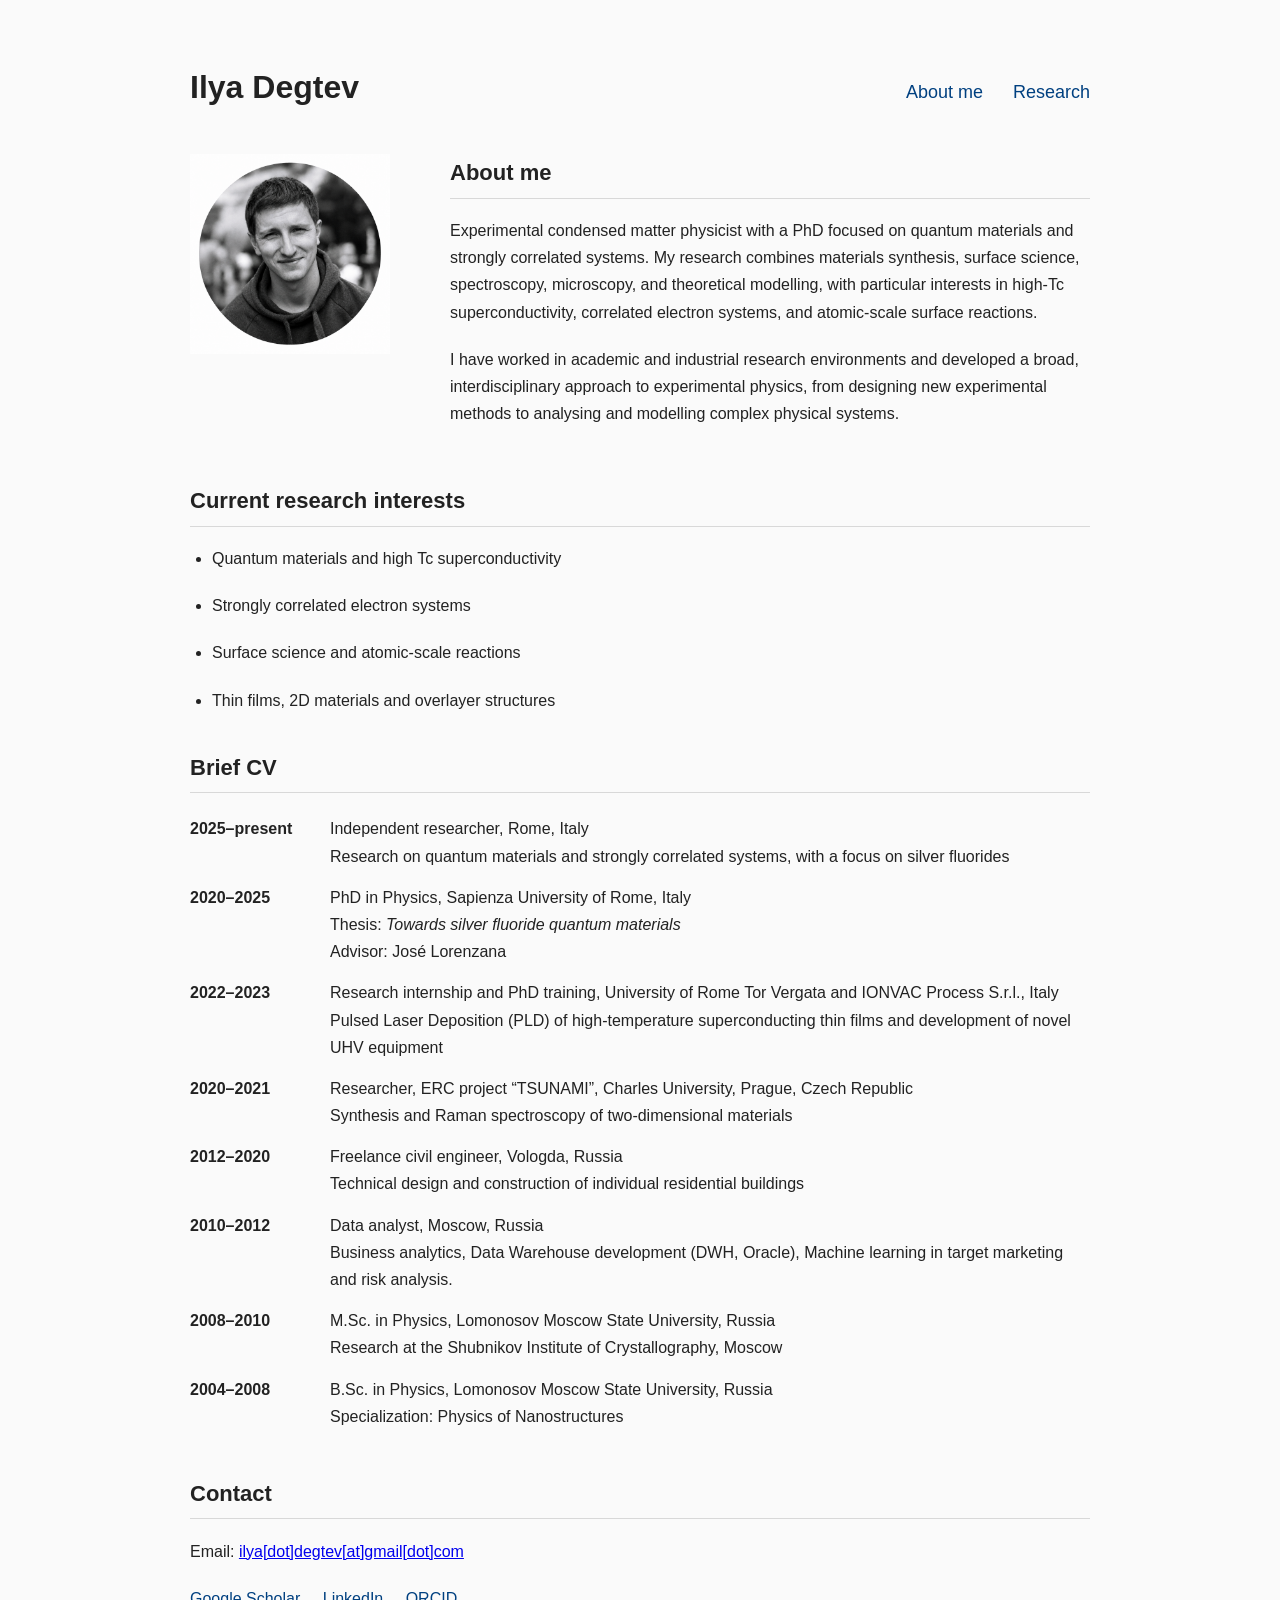
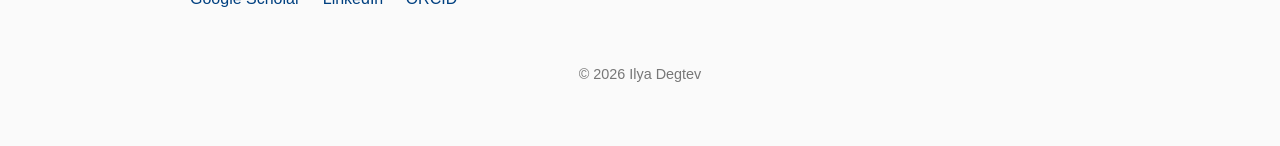
==== index.html @ e2ee847e "Update index.html" ====
<!DOCTYPE html>
<html lang="en">

<head>
    <meta charset="UTF-8">
    <meta name="viewport" content="width=device-width, initial-scale=1.0">
    <title>Ilya Degtev</title>

    <link rel="stylesheet" href="style2.css">
</head>

<body>

<header class="top">

    <h1>Ilya Degtev</h1>

    <nav>
        <a href="index.html">About me</a>
        <a href="research.html">Research</a>
    </nav>

</header>


<div class="profile">

    <img src="My_photo_old.png" alt="Photo" class="photo">

    <div class="about">

        <h2>About me</h2>

        <p>
            Experimental condensed matter physicist with a PhD focused on
            quantum materials and strongly correlated systems.
            My research combines materials synthesis, surface science,
            spectroscopy, microscopy, and theoretical modelling, with
            particular interests in high-Tc superconductivity, correlated
            electron systems, and atomic-scale surface reactions.
        </p>

        <p>
            I have worked in academic and industrial research environments
            and developed a broad, interdisciplinary approach to experimental
            physics, from designing new experimental methods to analysing and
            modelling complex physical systems.
        </p>

    </div>

</div>


<h2>Current research interests</h2>

<ul>
    <li>Quantum materials and high Tc superconductivity</li>
    <li>Strongly correlated electron systems</li>
    <li>Surface science and atomic-scale reactions</li>
    <li>Thin films, 2D materials and overlayer structures</li>
</ul>


<h2>Brief CV</h2>

<table>

    <tr>
        <td><strong>2025–present</strong></td>
        <td>
            Independent researcher, Rome, Italy<br>
            Research on quantum materials and strongly correlated systems,
            with a focus on silver fluorides
        </td>
    </tr>

    <tr>
        <td><strong>2020–2025</strong></td>
        <td>
            PhD in Physics, Sapienza University of Rome, Italy<br>
            Thesis: <i>Towards silver fluoride quantum materials</i><br>
            Advisor: José Lorenzana
        </td>
    </tr>

    <tr>
        <td><strong>2022–2023</strong></td>
        <td>
            Research internship and PhD training,
            University of Rome Tor Vergata and IONVAC Process S.r.l., Italy<br>
            Pulsed Laser Deposition (PLD) of high-temperature superconducting
            thin films and development of novel UHV equipment
        </td>
    </tr>

    <tr>
        <td><strong>2020–2021</strong></td>
        <td>
            Researcher, ERC project “TSUNAMI”,
            Charles University, Prague, Czech Republic<br>
            Synthesis and Raman spectroscopy of two-dimensional materials
        </td>
    </tr>

    <tr>
        <td><strong>2012–2020</strong></td>
        <td>
            Freelance civil engineer, Vologda, Russia<br>
            Technical design and construction of individual
            residential buildings
        </td>
    </tr>

    <tr>
        <td><strong>2010–2012</strong></td>
        <td>
            Data analyst, Moscow, Russia<br>
            Business analytics, Data Warehouse development (DWH, Oracle),
            Machine learning in target marketing and risk analysis.
        </td>
    </tr>

    <tr>
        <td><strong>2008–2010</strong></td>
        <td>
            M.Sc. in Physics, Lomonosov Moscow State University, Russia<br>
            Research at the Shubnikov Institute of Crystallography, Moscow
        </td>
    </tr>

    <tr>
        <td><strong>2004–2008</strong></td>
        <td>
            B.Sc. in Physics, Lomonosov Moscow State University, Russia<br>
            Specialization: Physics of Nanostructures
        </td>
    </tr>

</table>


<h2>Contact</h2>

<p>
    Email:
    <a href="mailto:ilya.degtev@gmail.com">
        ilya[dot]degtev[at]gmail[dot]com
    </a>
</p>


<div class="links">

    <a href="https://scholar.google.com/citations?user=ADfDHHoAAAAJ&hl=en">
        Google Scholar
    </a>

    <a href="https://it.linkedin.com/in/ilya-degtev-585a05272">
        LinkedIn
    </a>

    <a href="https://orcid.org/0009-0006-9669-7552">
        ORCID
    </a>

</div>


<footer>
    © 2026 Ilya Degtev
</footer>


</body>

</html>
---- style2.css ----
body {
    max-width: 900px;
    margin: 40px auto;
    padding: 20px;
    font-family: Arial, Helvetica, sans-serif;
    line-height: 1.7;
    color: #222;
    background-color: #fafafa;
}

/* Main heading */

h1 {
    margin: 0;
    font-size: 32px;
}

/* Section headings */

h2 {
    margin-top: 35px;
    padding-bottom: 6px;
    border-bottom: 1px solid #d8d8d8;
    font-size: 22px;
    font-weight: 600;
}

/* Paragraphs */

p {
    margin-bottom: 20px;
}


/* =========================
   Top header
   ========================= */

.top {
    display: flex;
    justify-content: space-between;
    align-items: baseline;
    margin-bottom: 40px;
}


/* Navigation */

.top nav {
    display: flex;
    gap: 30px;
    margin: 0;
    padding: 0;
    border: none;
}

.top nav a {
    font-size: 18px;
    font-weight: 500;
    text-decoration: none;
    color: #004080;
}

.top nav a:hover {
    text-decoration: underline;
}


/* =========================
   Photo + About me
   ========================= */

.profile {
    display: grid;
    grid-template-columns: 220px 1fr;
    gap: 40px;
    align-items: start;
    margin-bottom: 20px;
}

.photo {
    width: 200px !important;
    height: 200px !important;
    object-fit: cover;
}

.about h2 {
    margin-top: 0;
}


/* =========================
   Links
   ========================= */

.links {
    margin-top: 15px;
}

.links a {
    margin-right: 18px;
    text-decoration: none;
    color: #004080;
}

.links a:hover {
    text-decoration: underline;
}


/* =========================
   Lists
   ========================= */

ul {
    padding-left: 22px;
}

li {
    margin-bottom: 20px;
}


/* =========================
   Short CV table
   ========================= */

table {
    width: 100%;
    border-collapse: collapse;
    margin-bottom: 20px;
}

td {
    vertical-align: top;
    padding: 4px 10px 10px 0;
}

td:first-child {
    width: 130px;
    white-space: nowrap;
}


/* =========================
   Footer
   ========================= */

footer {
    margin-top: 50px;
    font-size: 0.9em;
    color: #777;
    text-align: center;
}
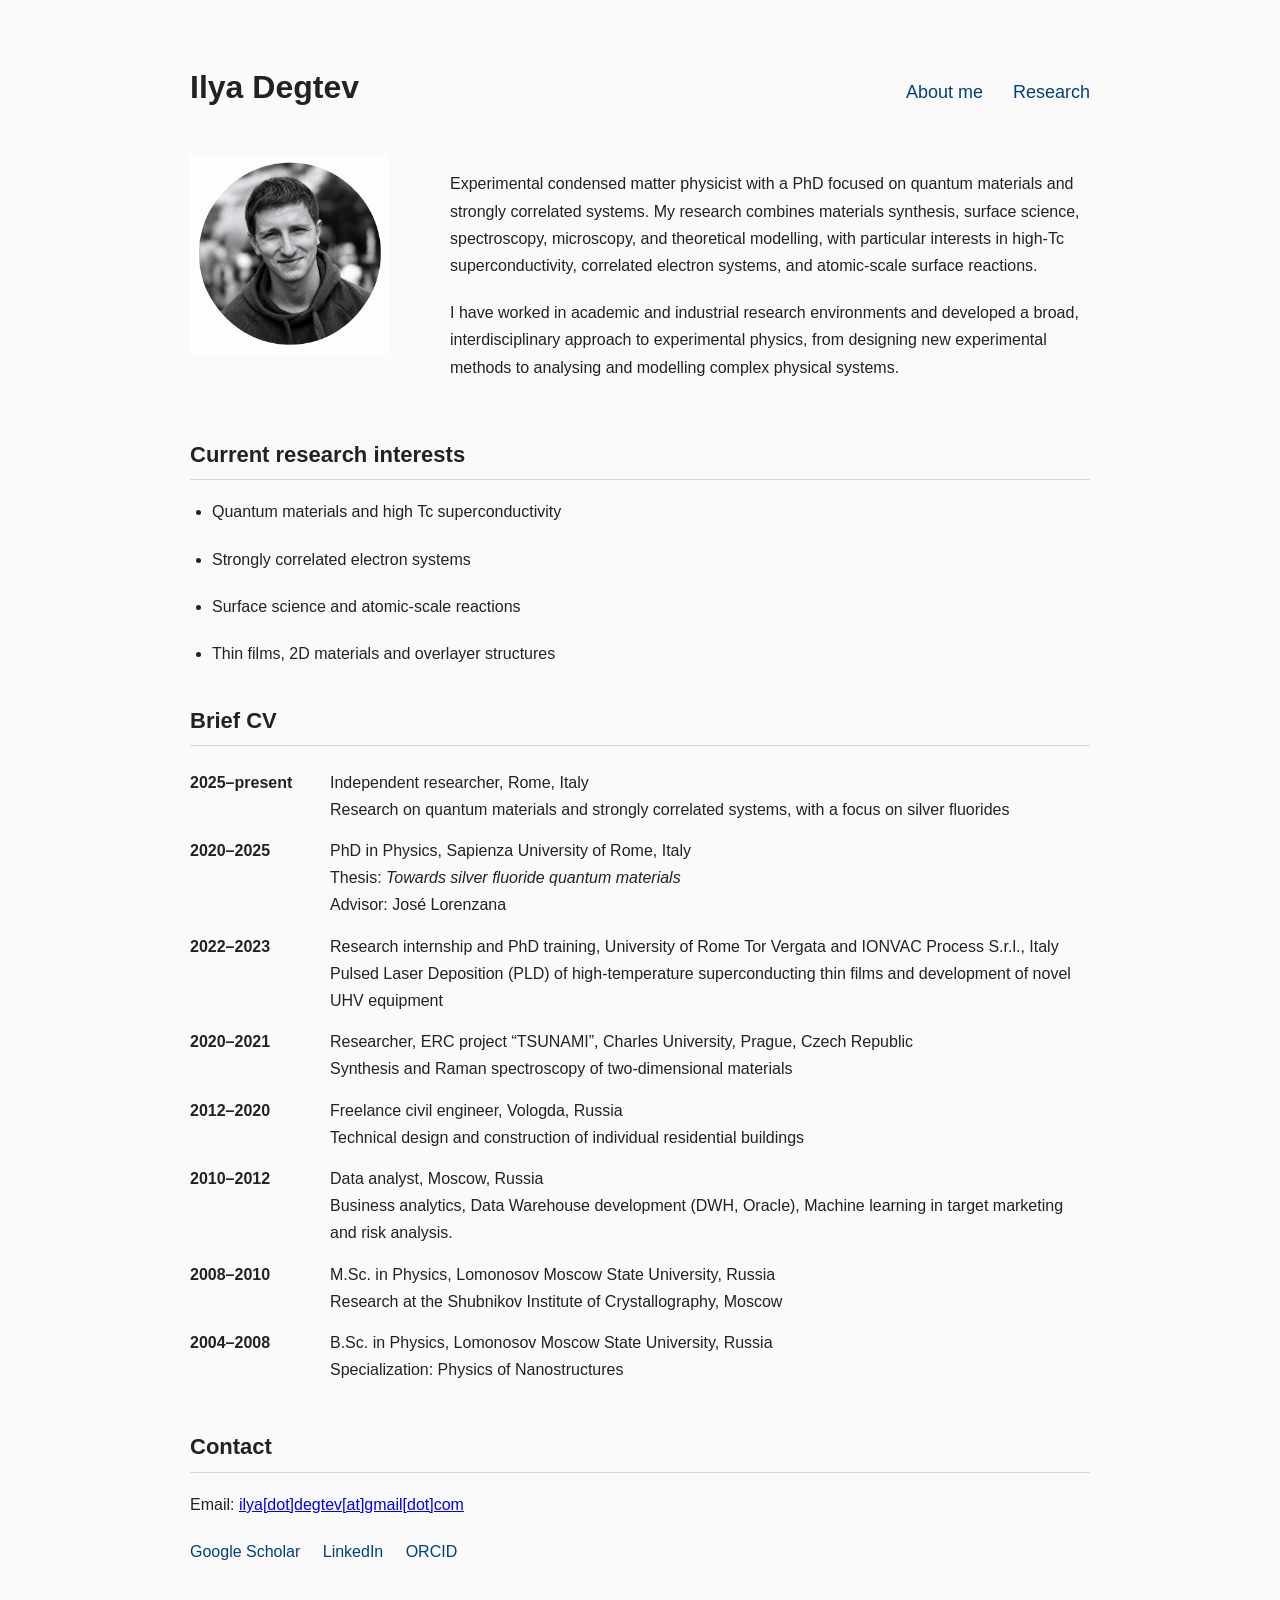
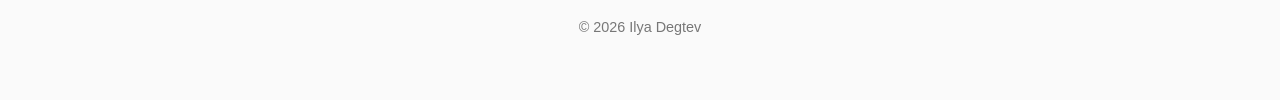
==== commit fad972cc: "Update index.html" ====
--- a/index.html
+++ b/index.html
@@ -28,8 +28,6 @@
     <img src="My_photo_old.png" alt="Photo" class="photo">
 
     <div class="about">
-
-        <h2>About me</h2>
 
         <p>
             Experimental condensed matter physicist with a PhD focused on
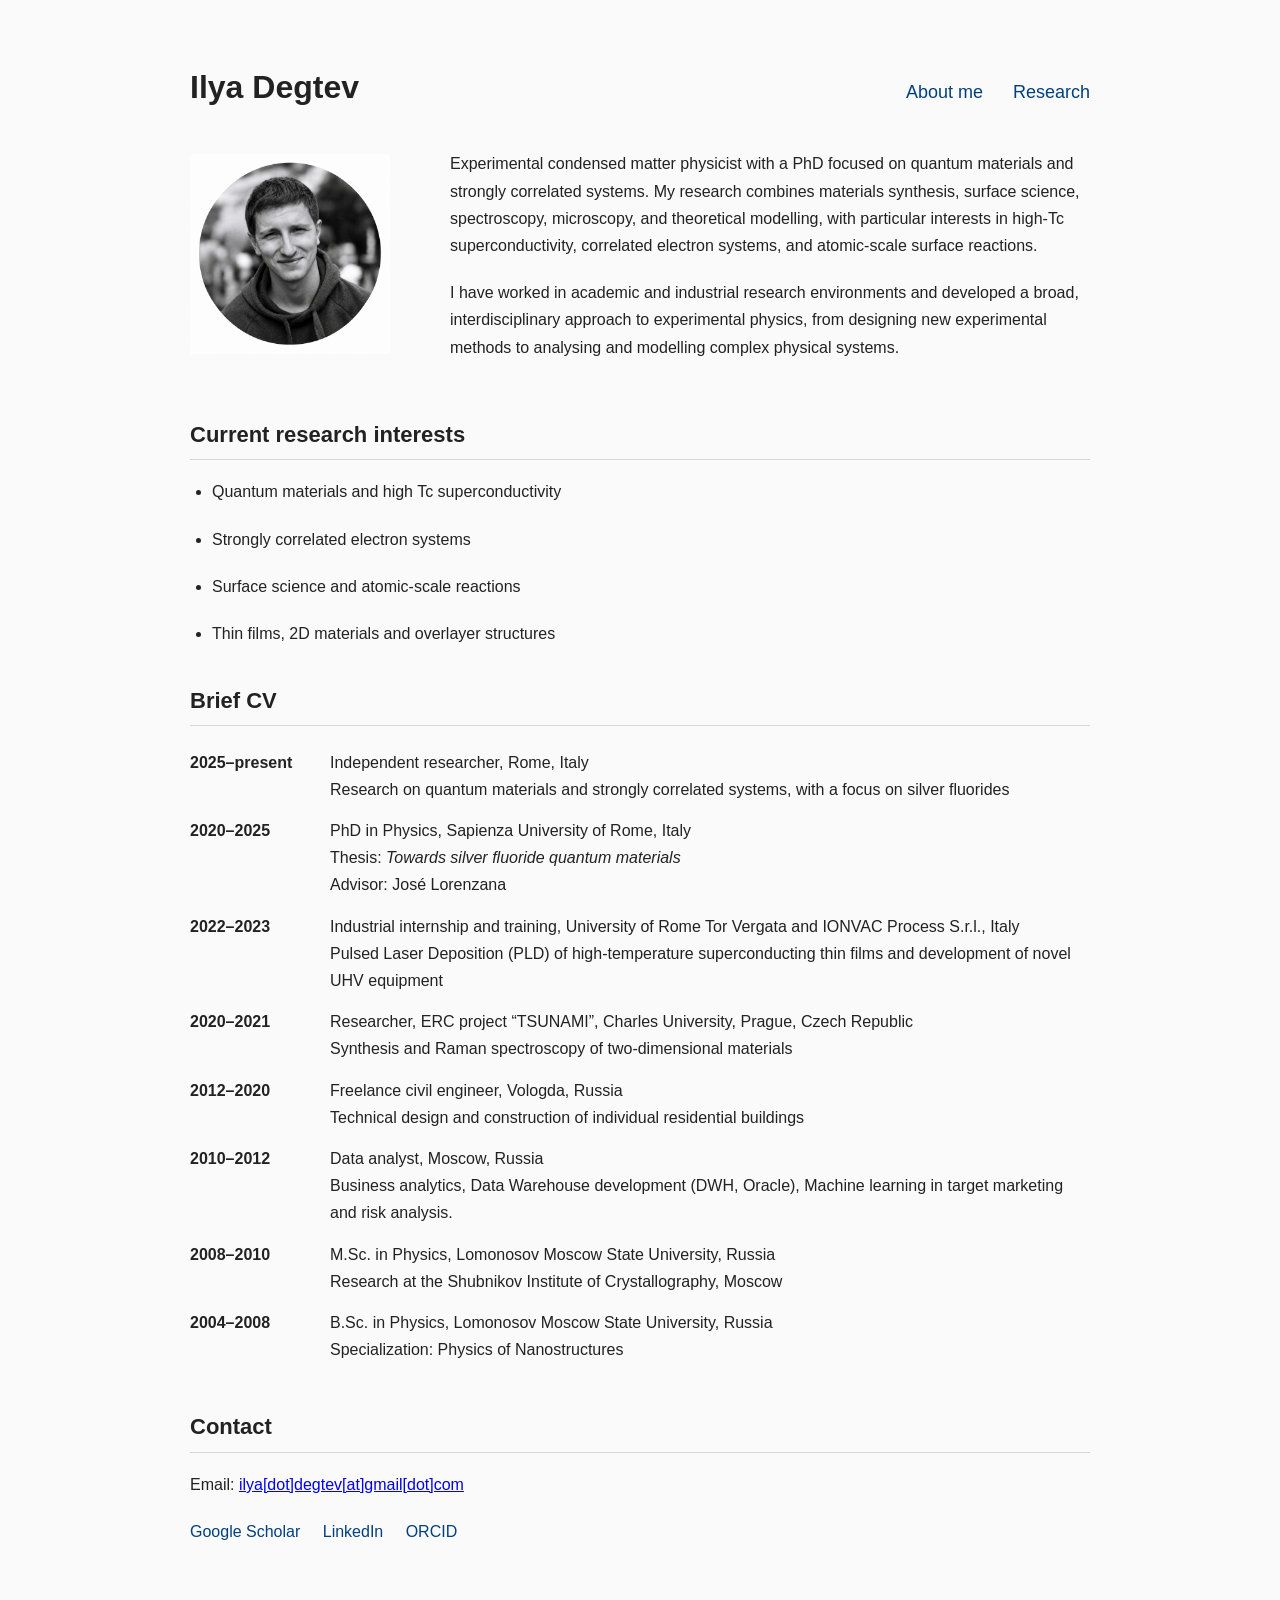
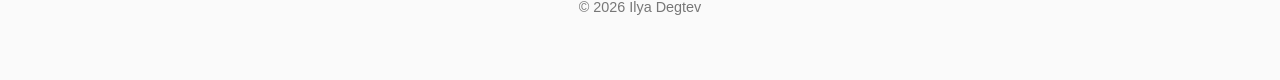
==== commit ba0a9c2c: "Update index.html" ====
--- a/index.html
+++ b/index.html
@@ -85,7 +85,7 @@
     <tr>
         <td><strong>2022–2023</strong></td>
         <td>
-            Research internship and PhD training,
+            Industrial internship and training,
             University of Rome Tor Vergata and IONVAC Process S.r.l., Italy<br>
             Pulsed Laser Deposition (PLD) of high-temperature superconducting
             thin films and development of novel UHV equipment
--- a/style2.css
+++ b/style2.css
@@ -84,8 +84,8 @@
     object-fit: cover;
 }
 
-.about h2 {
-    margin-top: 0;
+.about {
+    margin-top: -20px;
 }
 
 
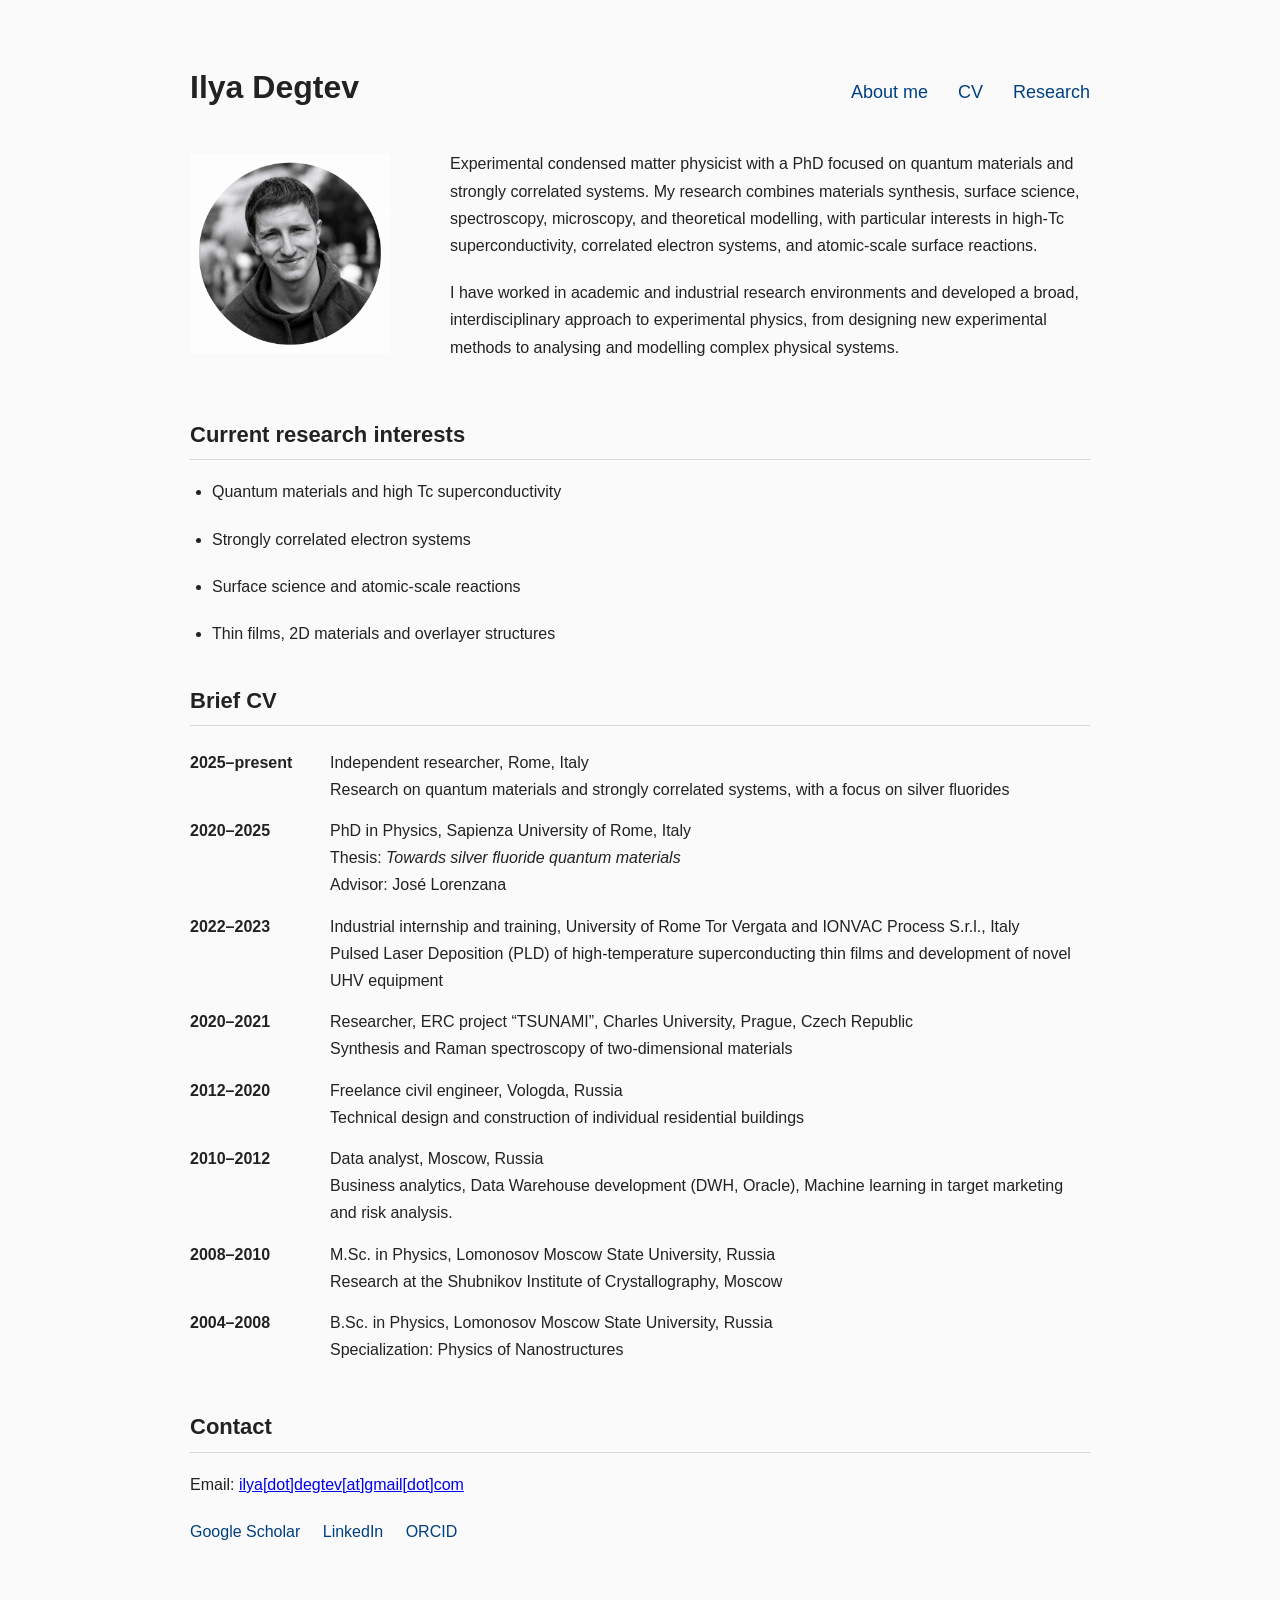
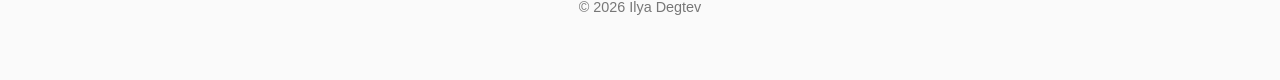
==== commit 651fa900: "Update index.html" ====
--- a/index.html
+++ b/index.html
@@ -17,7 +17,8 @@
 
     <nav>
         <a href="index.html">About me</a>
-        <a href="research.html">Research</a>
+        <a href="cv.html"> CV</a>
+        <a href="research2.html">Research</a>
     </nav>
 
 </header>
--- a/style2.css
+++ b/style2.css
@@ -8,14 +8,20 @@
     background-color: #fafafa;
 }
 
-/* Main heading */
+
+/* =========================
+   Main heading
+   ========================= */
 
 h1 {
     margin: 0;
     font-size: 32px;
 }
 
-/* Section headings */
+
+/* =========================
+   Section headings
+   ========================= */
 
 h2 {
     margin-top: 35px;
@@ -25,7 +31,10 @@
     font-weight: 600;
 }
 
-/* Paragraphs */
+
+/* =========================
+   Paragraphs
+   ========================= */
 
 p {
     margin-bottom: 20px;
@@ -152,3 +161,61 @@
     color: #777;
     text-align: center;
 }
+
+
+/* =========================
+Phone layout
+========================= */
+
+@media (max-width: 600px) {
+
+body {
+    margin: 20px auto;
+    padding: 15px;
+}
+
+.top {
+    align-items: baseline;
+    margin-bottom: 30px;
+}
+
+.top h1 {
+    font-size: 26px;
+}
+
+.top nav {
+    gap: 15px;
+}
+
+.top nav a {
+    font-size: 16px;
+}
+
+/* Let the text wrap around the photo */
+
+.profile {
+    display: block;
+    margin-bottom: 20px;
+}
+
+.photo {
+    float: left;
+    display: block;
+    width: 130px !important;
+    height: 130px !important;
+    object-fit: cover;
+    margin: 0 15px 10px 0;
+}
+
+.about {
+    margin-top: 0;
+}
+
+/* Make CV table fit better on small screens */
+
+td:first-child {
+    width: auto;
+    white-space: nowrap;
+}
+
+}
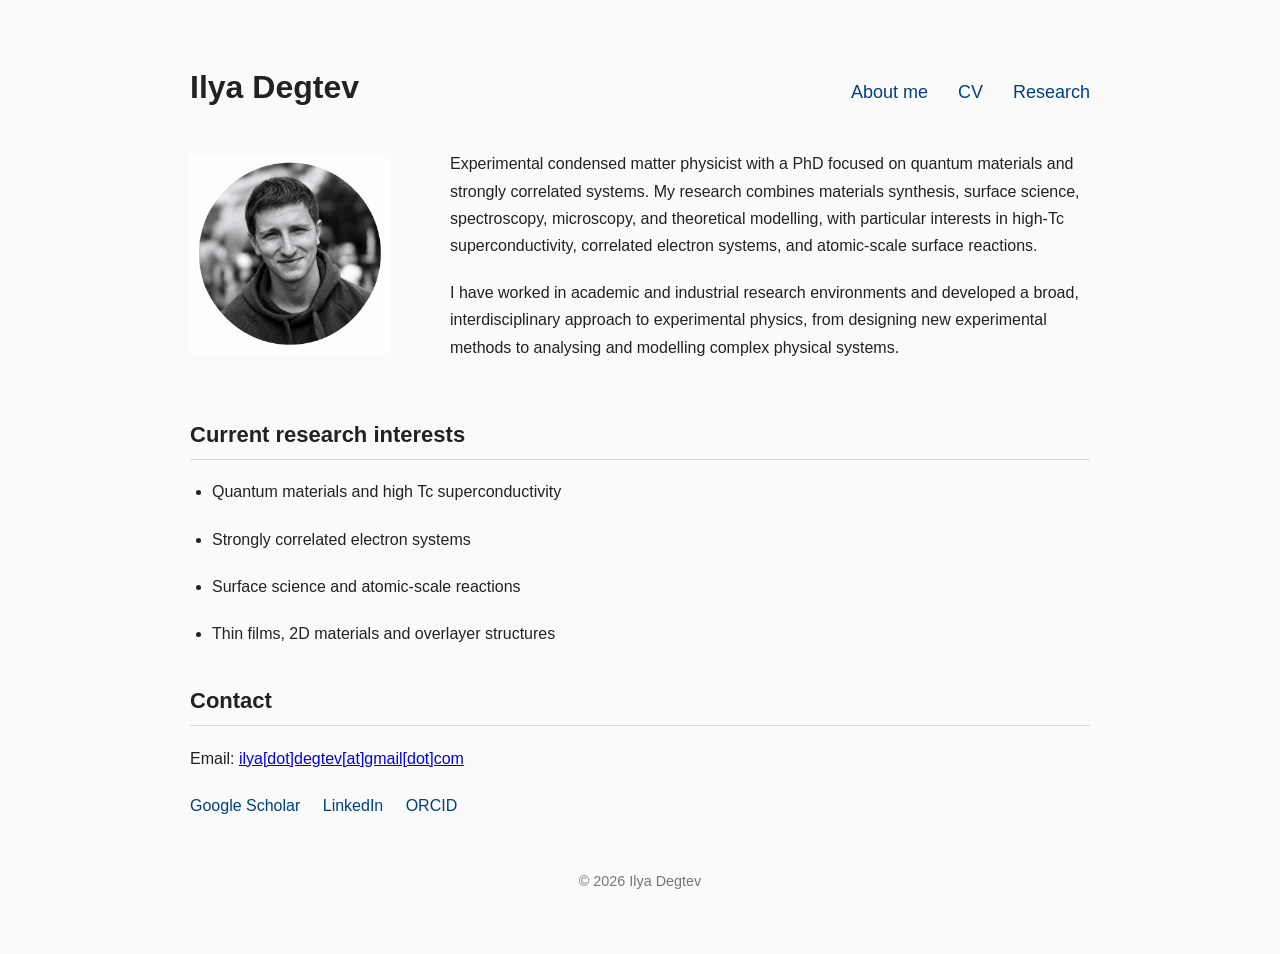
==== commit eac11b6a: "Update index.html" ====
--- a/index.html
+++ b/index.html
@@ -60,85 +60,6 @@
     <li>Thin films, 2D materials and overlayer structures</li>
 </ul>
 
-
-<h2>Brief CV</h2>
-
-<table>
-
-    <tr>
-        <td><strong>2025–present</strong></td>
-        <td>
-            Independent researcher, Rome, Italy<br>
-            Research on quantum materials and strongly correlated systems,
-            with a focus on silver fluorides
-        </td>
-    </tr>
-
-    <tr>
-        <td><strong>2020–2025</strong></td>
-        <td>
-            PhD in Physics, Sapienza University of Rome, Italy<br>
-            Thesis: <i>Towards silver fluoride quantum materials</i><br>
-            Advisor: José Lorenzana
-        </td>
-    </tr>
-
-    <tr>
-        <td><strong>2022–2023</strong></td>
-        <td>
-            Industrial internship and training,
-            University of Rome Tor Vergata and IONVAC Process S.r.l., Italy<br>
-            Pulsed Laser Deposition (PLD) of high-temperature superconducting
-            thin films and development of novel UHV equipment
-        </td>
-    </tr>
-
-    <tr>
-        <td><strong>2020–2021</strong></td>
-        <td>
-            Researcher, ERC project “TSUNAMI”,
-            Charles University, Prague, Czech Republic<br>
-            Synthesis and Raman spectroscopy of two-dimensional materials
-        </td>
-    </tr>
-
-    <tr>
-        <td><strong>2012–2020</strong></td>
-        <td>
-            Freelance civil engineer, Vologda, Russia<br>
-            Technical design and construction of individual
-            residential buildings
-        </td>
-    </tr>
-
-    <tr>
-        <td><strong>2010–2012</strong></td>
-        <td>
-            Data analyst, Moscow, Russia<br>
-            Business analytics, Data Warehouse development (DWH, Oracle),
-            Machine learning in target marketing and risk analysis.
-        </td>
-    </tr>
-
-    <tr>
-        <td><strong>2008–2010</strong></td>
-        <td>
-            M.Sc. in Physics, Lomonosov Moscow State University, Russia<br>
-            Research at the Shubnikov Institute of Crystallography, Moscow
-        </td>
-    </tr>
-
-    <tr>
-        <td><strong>2004–2008</strong></td>
-        <td>
-            B.Sc. in Physics, Lomonosov Moscow State University, Russia<br>
-            Specialization: Physics of Nanostructures
-        </td>
-    </tr>
-
-</table>
-
-
 <h2>Contact</h2>
 
 <p>
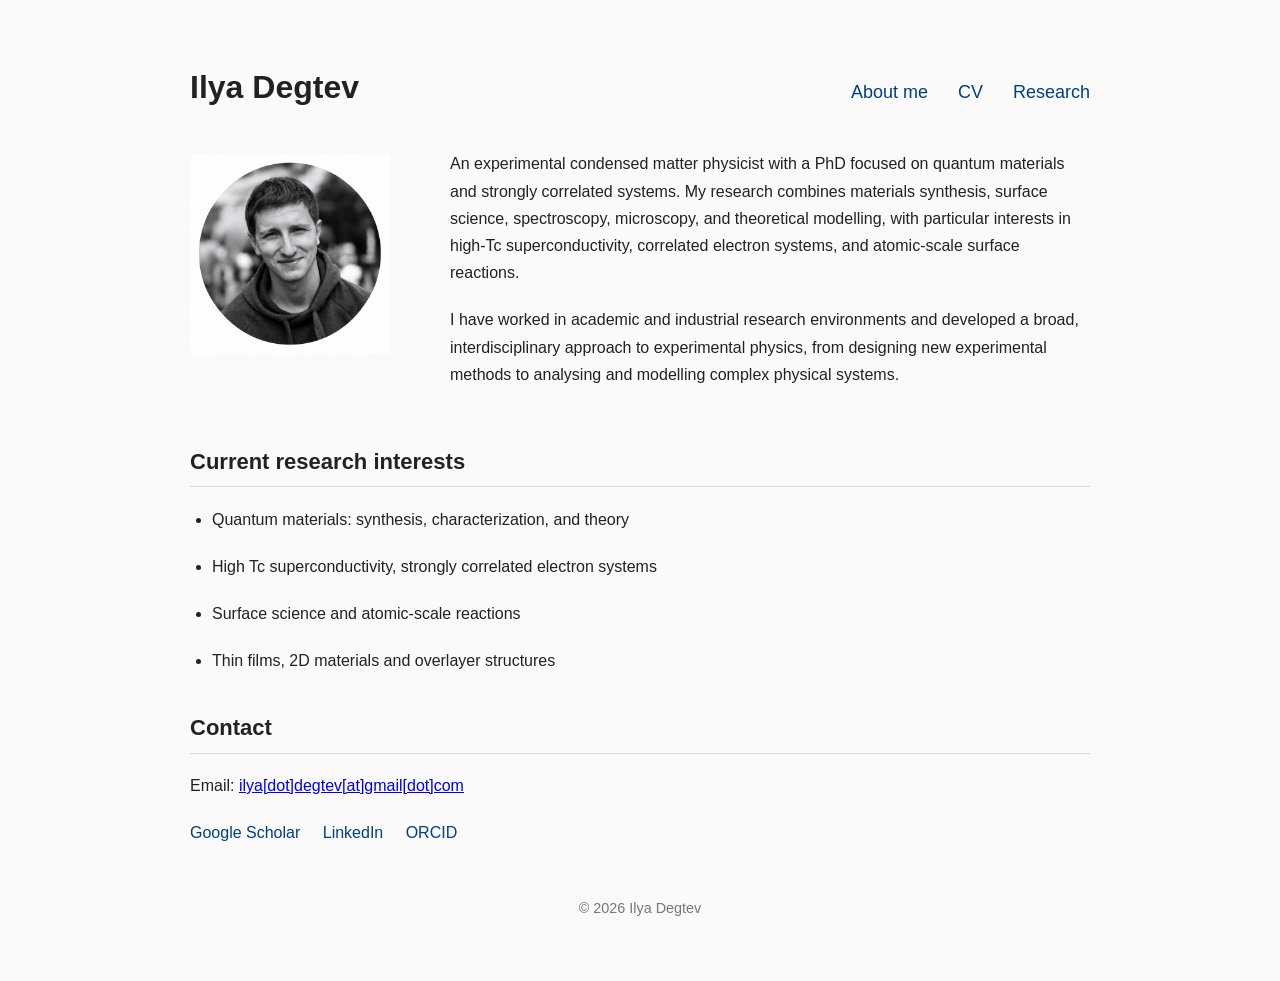
==== commit ad98f176: "Update index.html" ====
--- a/index.html
+++ b/index.html
@@ -31,7 +31,7 @@
     <div class="about">
 
         <p>
-            Experimental condensed matter physicist with a PhD focused on
+            An experimental condensed matter physicist with a PhD focused on
             quantum materials and strongly correlated systems.
             My research combines materials synthesis, surface science,
             spectroscopy, microscopy, and theoretical modelling, with
@@ -54,8 +54,8 @@
 <h2>Current research interests</h2>
 
 <ul>
-    <li>Quantum materials and high Tc superconductivity</li>
-    <li>Strongly correlated electron systems</li>
+    <li>Quantum materials: synthesis, characterization, and theory</li>
+    <li>High Tc superconductivity, strongly correlated electron systems</li>
     <li>Surface science and atomic-scale reactions</li>
     <li>Thin films, 2D materials and overlayer structures</li>
 </ul>
--- a/style2.css
+++ b/style2.css
@@ -31,6 +31,13 @@
     font-weight: 600;
 }
 
+h3 {
+    margin-top: 25px;
+    margin-bottom: 10px;
+    font-size: 18px;
+    font-weight: 600;
+    color: #444;
+}
 
 /* =========================
    Paragraphs
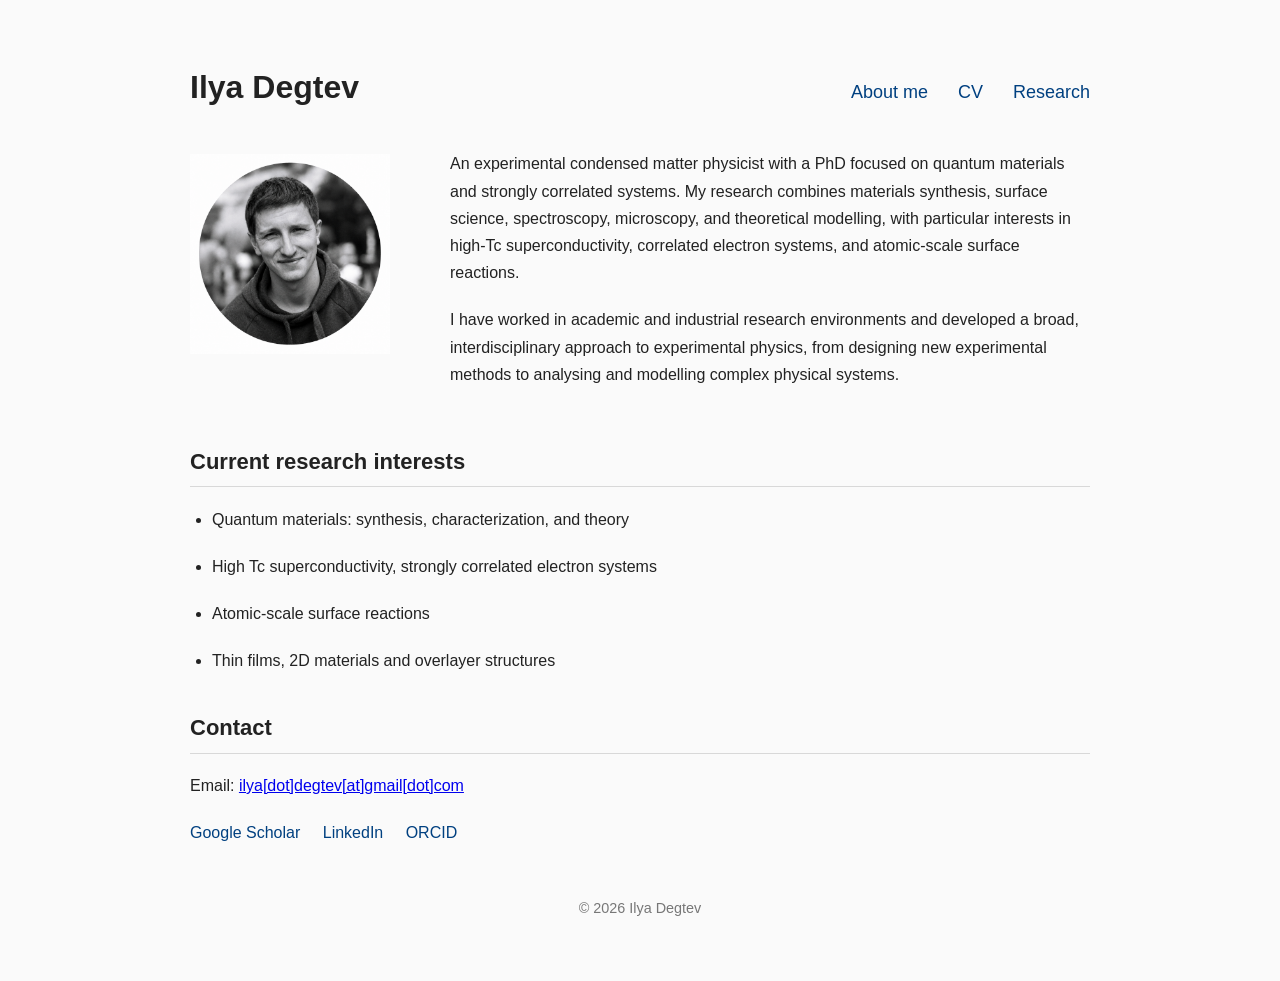
==== commit 0d84f682: "Update index.html" ====
--- a/index.html
+++ b/index.html
@@ -56,7 +56,7 @@
 <ul>
     <li>Quantum materials: synthesis, characterization, and theory</li>
     <li>High Tc superconductivity, strongly correlated electron systems</li>
-    <li>Surface science and atomic-scale reactions</li>
+    <li>Atomic-scale surface reactions</li>
     <li>Thin films, 2D materials and overlayer structures</li>
 </ul>
 
